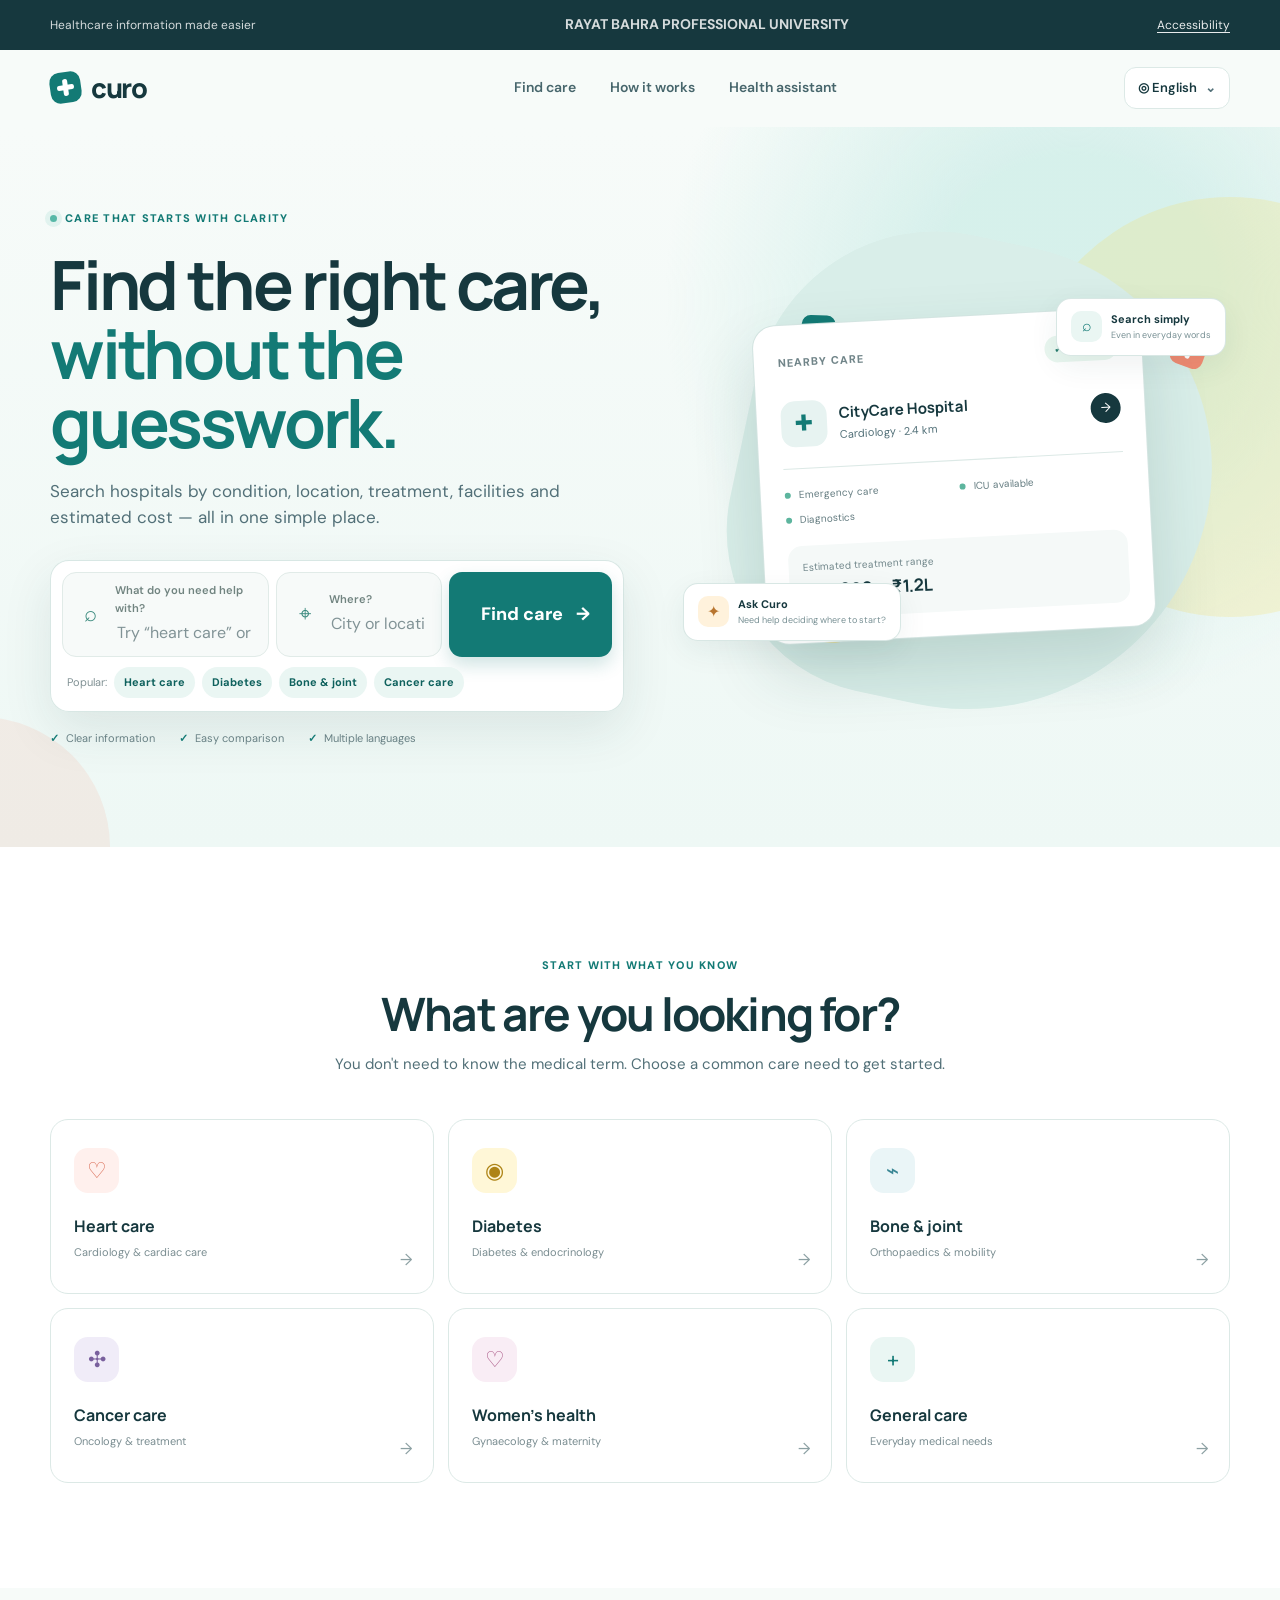
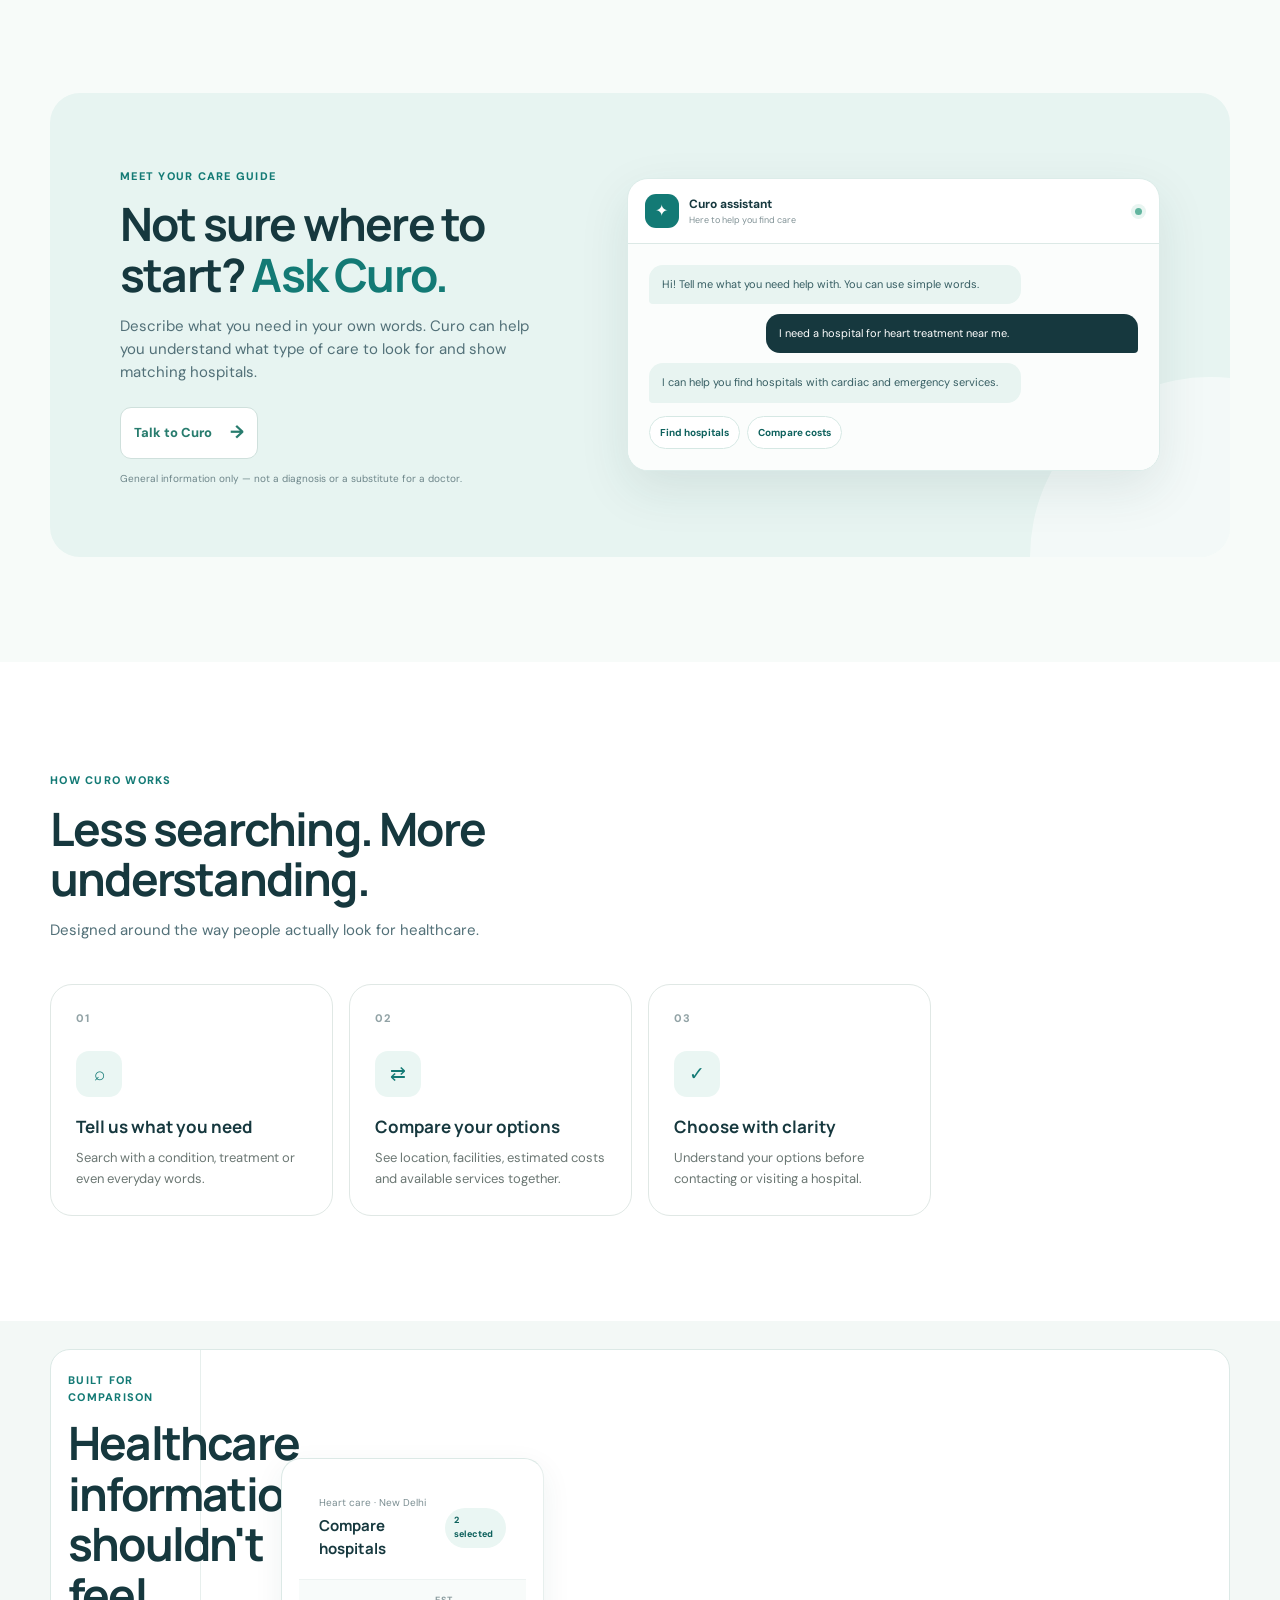
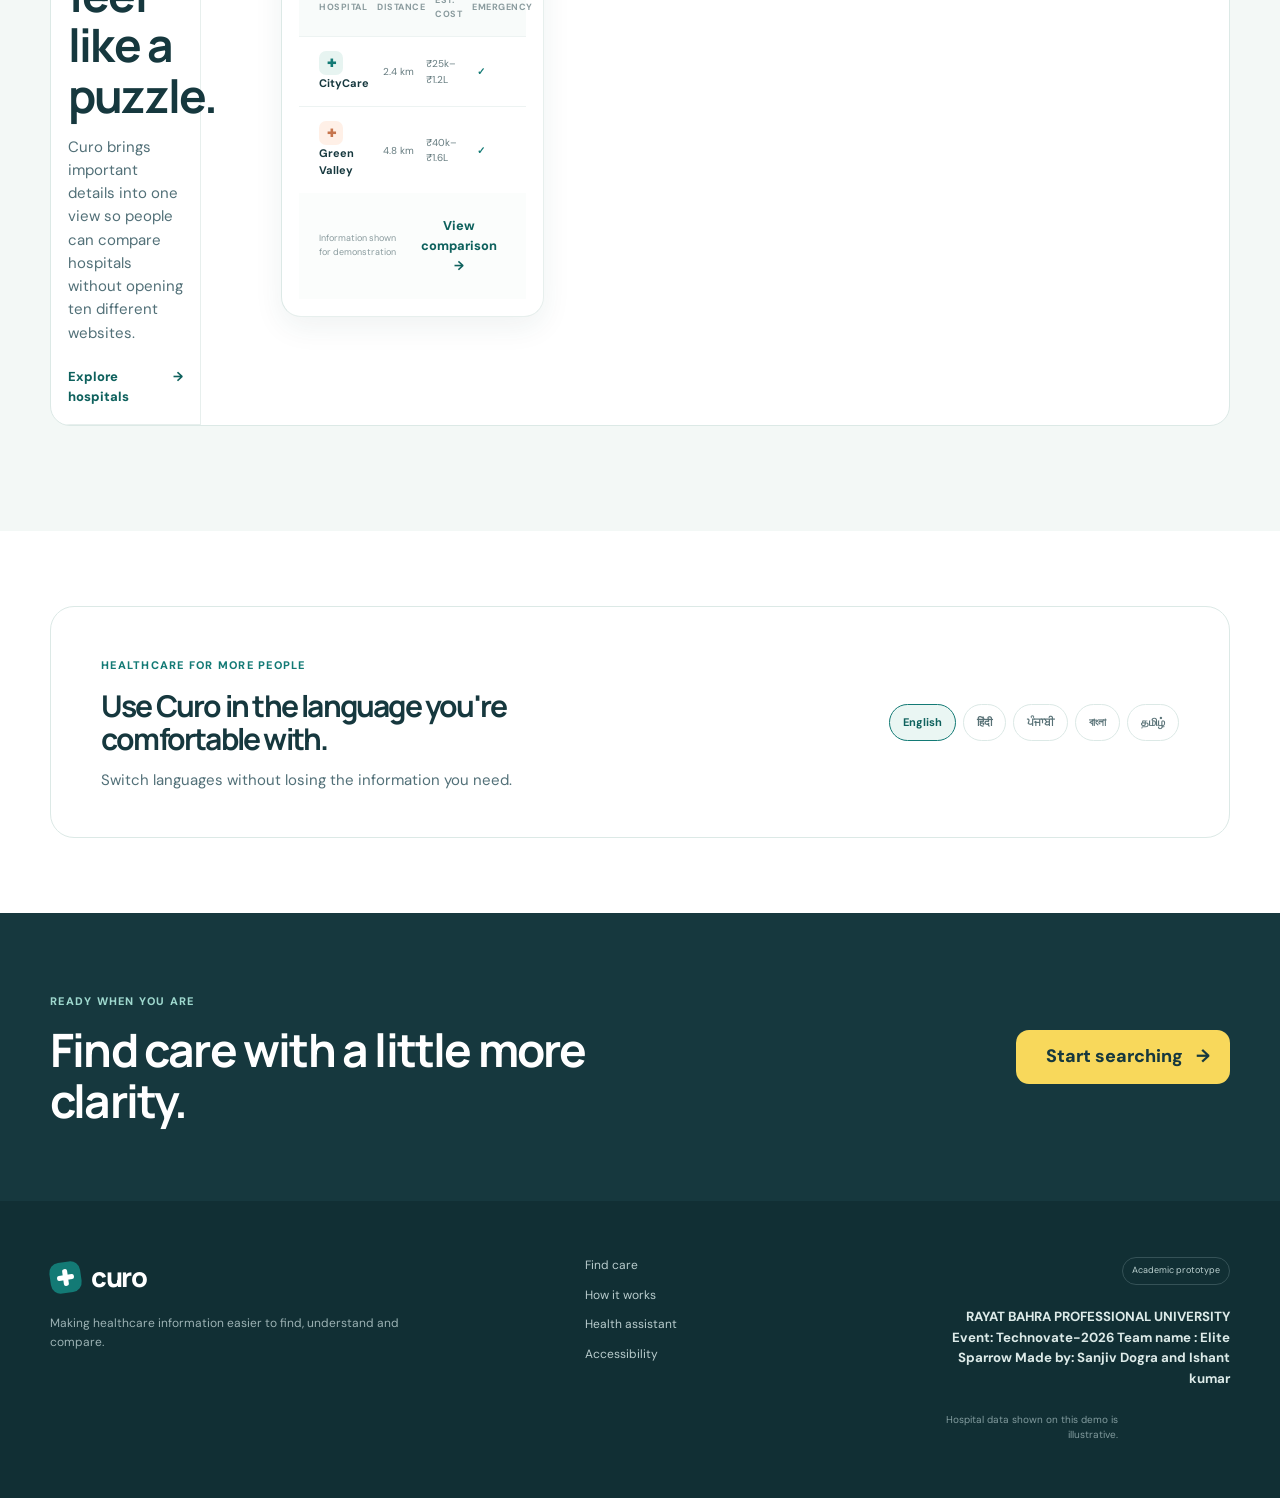
==== index.html @ fdc1c51a "curo project" ====
<!-- CURO HTML FILE - THIS FILE BUILDS THE PAGE STRUCTURE. -->
<!-- TELL THE BROWSER THIS IS AN HTML5 PAGE. -->
<!DOCTYPE html>
<html lang="en">
<!-- PAGE SETTINGS AND FILE LINKS START HERE. -->
<head>
  <meta charset="UTF-8" />
  <meta name="viewport" content="width=device-width, initial-scale=1.0" />
  <meta name="description" content="Curo — find and compare hospitals, treatments, facilities and estimated costs." />
  <title>Curo — Find care with confidence</title>
  <link rel="stylesheet" href="style.css" />
</head>
<!-- VISIBLE PAGE CONTENT STARTS HERE. -->
<body>
<!-- SHOW THE SMALL INFORMATION BAR AT THE TOP. -->
  <div class="top-strip">
    <div class="container top-strip-inner">
      <span data-i18n="topLine">Healthcare information made easier</span>
      <span><h3>RAYAT BAHRA PROFESSIONAL UNIVERSITY</h3></span>
      <button class="accessibility-link" id="accessibilityBtn" type="button">Accessibility</button>
    </div>
  </div>

<!-- PAGE SETTINGS AND FILE LINKS START HERE. -->
  <header class="site-header" id="siteHeader">
    <div class="container nav-wrap">
      <a class="brand" href="#home" aria-label="Curo home">
        <span class="brand-mark" aria-hidden="true">
          <span></span><span></span>
        </span>
        <span class="brand-name">curo</span>
      </a>

      <!-- SHOW THE MAIN NAVIGATION LINKS. -->
      <nav class="desktop-nav" aria-label="Main navigation">
        <a href="#find-care" data-i18n="findCare">Find care</a>
        <a href="#how-it-works" data-i18n="howItWorks">How it works</a>
        <a href="#health-assistant" data-i18n="assistant">Health assistant</a>
      </nav>

      <!-- SHOW THE LANGUAGE AND MENU BUTTONS. -->
      <div class="nav-actions">
        <button class="language-btn" id="languageBtn" type="button" aria-expanded="false">
          <span aria-hidden="true">◎</span> English <span class="chevron">⌄</span>
        </button>
        <button class="menu-btn" id="menuBtn" type="button" aria-label="Open menu" aria-expanded="false">
          <span></span><span></span>
        </button>
      </div>
    </div>

    <!-- SHOW THE MOBILE MENU AND LANGUAGE OPTIONS. -->
    <div class="mobile-menu" id="mobileMenu">
      <a href="#find-care" data-i18n="findCare">Find care</a>
      <a href="#how-it-works" data-i18n="howItWorks">How it works</a>
      <a href="#health-assistant" data-i18n="assistant">Health assistant</a>
      <button type="button" id="mobileLanguage">English · Change language</button>
    </div>

    <!-- SHOW THE LANGUAGE OPTIONS. -->
    <div class="language-menu" id="languageMenu">
      <button type="button" data-lang="English">English</button>
      <button type="button" data-lang="हिंदी">हिंदी</button>
      <button type="button" data-lang="ਪੰਜਾਬੀ">ਪੰਜਾਬੀ</button>
      <button type="button" data-lang="বাংলা">বাংলা</button>
      <button type="button" data-lang="தமிழ்">தமிழ்</button>
    </div>
  </header>

<!-- MAIN PAGE CONTENT STARTS HERE. -->
  <main id="home">
<!-- SHOW THE MAIN CURO INTRODUCTION AND SEARCH AREA. -->
    <section class="hero">
      <div class="hero-orb hero-orb-one"></div>
      <div class="hero-orb hero-orb-two"></div>
      <div class="container hero-grid">
        <div class="hero-copy reveal">
          <div class="eyebrow"><span class="pulse-dot"></span> Care that starts with clarity</div>
          <h1><span data-i18n="heroTitle">Find the right care,</span> <em data-i18n="heroEm">without the guesswork.</em></h1>
          <p class="hero-text" data-i18n="heroText">Search hospitals by condition, location, treatment, facilities and estimated cost — all in one simple place.</p>

<!-- THIS AREA LETS THE USER SEARCH FOR CARE. -->
          <div class="search-card" id="find-care">
            <div class="search-row">
              <label class="search-field">
                <span class="field-icon">⌕</span>
                <span>
                  <small data-i18n="needHelp">What do you need help with?</small>
                  <input id="conditionInput" type="text" placeholder="Try “heart care” or “diabetes”" autocomplete="off" />
                </span>
              </label>
              <label class="search-field location-field">
                <span class="field-icon">⌖</span>
                <span>
                  <small data-i18n="where">Where?</small>
                  <input id="locationInput" type="text" placeholder="City or location" autocomplete="off" />
                </span>
              </label>
              <button class="primary-btn search-btn" id="searchBtn" type="button"><span data-i18n="findCare">Find care</span> <span>→</span></button>
            </div>
            <div class="suggestion-row">
              <span>Popular:</span>
              <button type="button" class="suggestion" data-search="Heart care">Heart care</button>
              <button type="button" class="suggestion" data-search="Diabetes">Diabetes</button>
              <button type="button" class="suggestion" data-search="Bone & joint">Bone & joint</button>
              <button type="button" class="suggestion" data-search="Cancer care">Cancer care</button>
            </div>
            <div class="search-message" id="searchMessage" role="status"></div>
          </div>

          <div class="trust-line">
            <span><b>✓</b> Clear information</span>
            <span><b>✓</b> Easy comparison</span>
            <span><b>✓</b> Multiple languages</span>
          </div>
        </div>

        <div class="hero-visual reveal reveal-delay">
          <div class="hero-card hero-card-main">
            <div class="hero-card-top">
              <span class="mini-label">Nearby care</span>
              <span class="verified-pill">✓ Verified</span>
            </div>
            <div class="hospital-preview">
              <div class="hospital-icon">✚</div>
              <div>
                <strong>CityCare Hospital</strong>
                <span>Cardiology · 2.4 km</span>
              </div>
              <span class="arrow-circle">→</span>
            </div>
            <div class="availability">
              <div><span class="available-dot"></span> Emergency care</div>
              <div><span class="available-dot"></span> ICU available</div>
              <div><span class="available-dot"></span> Diagnostics</div>
            </div>
            <div class="cost-preview">
              <span>Estimated treatment range</span>
              <strong>₹25,000 — ₹1.2L</strong>
            </div>
          </div>

          <!-- SHOW THE FLOATING NOTES ON THE HERO IMAGE. -->
          <div class="floating-note note-top">
            <span class="note-icon">⌕</span>
            <div><strong>Search simply</strong><small>Even in everyday words</small></div>
          </div>

          <div class="floating-note note-bottom">
            <span class="note-icon note-ai">✦</span>
            <div><strong>Ask Curo</strong><small>Need help deciding where to start?</small></div>
          </div>

          <!-- SHOW THE SHAPE ELEMENTS BEHIND THE HERO IMAGE. -->
          <div class="hero-shape" aria-hidden="true">
            <span class="shape-cross cross-one"></span>
            <span class="shape-cross cross-two"></span>
            <span class="shape-circle"></span>
          </div>
        </div>
      </div>
    </section>

    <!-- SHOW THE QUICK CATEGORY BUTTONS. -->
    <section class="quick-section section">
      <div class="container">
        <div class="section-heading centered reveal">
          <span class="eyebrow" data-i18n="startKnow">Start with what you know</span>
          <h2 data-i18n="lookingFor">What are you looking for?</h2>
          <p data-i18n="commonNeed">You don't need to know the medical term. Choose a common care need to get started.</p>
        </div>

        <!-- SHOW THE CATEGORY BUTTONS. -->
        <div class="category-grid">
          <button class="category-card reveal" data-search="Heart care">
            <span class="category-icon heart">♡</span>
            <strong>Heart care</strong>
            <small>Cardiology & cardiac care</small>
            <span class="category-arrow">→</span>
          </button>
          <button class="category-card reveal" data-search="Diabetes">
            <span class="category-icon diabetes">◉</span>
            <strong>Diabetes</strong>
            <small>Diabetes & endocrinology</small>
            <span class="category-arrow">→</span>
          </button>
          <button class="category-card reveal" data-search="Bone & joint">
            <span class="category-icon bone">⌁</span>
            <strong>Bone & joint</strong>
            <small>Orthopaedics & mobility</small>
            <span class="category-arrow">→</span>
          </button>
          <button class="category-card reveal" data-search="Cancer care">
            <span class="category-icon cancer">✣</span>
            <strong>Cancer care</strong>
            <small>Oncology & treatment</small>
            <span class="category-arrow">→</span>
          </button>
          <button class="category-card reveal" data-search="Women's health">
            <span class="category-icon women">♡</span>
            <strong>Women's health</strong>
            <small>Gynaecology & maternity</small>
            <span class="category-arrow">→</span>
          </button>
          <button class="category-card reveal" data-search="General care">
            <span class="category-icon general">+</span>
            <strong>General care</strong>
            <small>Everyday medical needs</small>
            <span class="category-arrow">→</span>
          </button>
        </div>
      </div>
    </section>

    <!-- SHOW THE CURO ASSISTANT CHATBOT. -->
    <section class="assistant-section section" id="health-assistant">
      <div class="container assistant-panel reveal">
        <div class="assistant-copy">
          <span class="eyebrow" data-i18n="meetGuide">Meet your care guide</span>
          <h2><span data-i18n="notSure">Not sure where to start?</span> <em data-i18n="askCuro">Ask Curo.</em></h2>
          <p>
            Describe what you need in your own words. Curo can help you understand what type of care to look for and show matching hospitals.
          </p>
          <button class="secondary-btn" id="openAssistant" type="button">Talk to Curo <span>→</span></button>
          <p class="microcopy">General information only — not a diagnosis or a substitute for a doctor.</p>
        </div>

        <!-- SHOW A DEMO OF THE CURO ASSISTANT CHAT. -->
        <div class="chat-preview" aria-label="Curo assistant preview">
          <div class="chat-header">
            <div class="chat-avatar">✦</div>
            <div><strong>Curo assistant</strong><small>Here to help you find care</small></div>
            <span class="online-dot"></span>
          </div>
          <div class="chat-body">
            <div class="chat-bubble assistant-bubble">Hi! Tell me what you need help with. You can use simple words.</div>
            <div class="chat-bubble user-bubble">I need a hospital for heart treatment near me.</div>
            <div class="chat-bubble assistant-bubble">I can help you find hospitals with cardiac and emergency services.</div>
            <div class="chat-actions">
              <button type="button">Find hospitals</button>
              <button type="button">Compare costs</button>
            </div>
          </div>
        </div>
      </div>
    </section>

    <!-- SHOW THE "HOW IT WORKS" SECTION. -->
    <section class="how-section section" id="how-it-works">
      <div class="container">
        <div class="section-heading reveal">
          <span class="eyebrow">How Curo works</span>
          <h2>Less searching. More understanding.</h2>
          <p>Designed around the way people actually look for healthcare.</p>
        </div>

        <div class="steps">
          <article class="step reveal">
            <div class="step-number">01</div>
            <div class="step-icon">⌕</div>
            <h3>Tell us what you need</h3>
            <p>Search with a condition, treatment or even everyday words.</p>
          </article>
          <article class="step reveal">
            <div class="step-number">02</div>
            <div class="step-icon">⇄</div>
            <h3>Compare your options</h3>
            <p>See location, facilities, estimated costs and available services together.</p>
          </article>
          <article class="step reveal">
            <div class="step-number">03</div>
            <div class="step-icon">✓</div>
            <h3>Choose with clarity</h3>
            <p>Understand your options before contacting or visiting a hospital.</p>
          </article>
        </div>
      </div>
    </section>

    <!-- SHOW A DEMO COMPARISON OF HOSPITALS. -->
    <section class="compare-section section">
      <div class="container compare-grid">
        <div class="compare-copy reveal">
          <span class="eyebrow">Built for comparison</span>
          <h2>Healthcare information shouldn't feel like a puzzle.</h2>
          <p>
            Curo brings important details into one view so people can compare hospitals without opening ten different websites.
          </p>
          <a class="text-link" href="#find-care">Explore hospitals <span>→</span></a>
        </div>

        <div class="comparison-card reveal">
          <div class="comparison-title">
            <div>
              <span>Heart care · New Delhi</span>
              <strong>Compare hospitals</strong>
            </div>
            <span class="compare-count">2 selected</span>
          </div>
          <div class="comparison-row comparison-head">
            <span>Hospital</span><span>Distance</span><span>Est. cost</span><span>Emergency</span>
          </div>
          <div class="comparison-row">
            <strong><span class="mini-hospital">✚</span> CityCare</strong>
            <span>2.4 km</span><span>₹25k–₹1.2L</span><span class="yes">✓</span>
          </div>
          <div class="comparison-row">
            <strong><span class="mini-hospital second">✚</span> Green Valley</strong>
            <span>4.8 km</span><span>₹40k–₹1.6L</span><span class="yes">✓</span>
          </div>
          <div class="comparison-footer">
            <span>Information shown for demonstration</span>
            <button type="button" class="small-btn">View comparison →</button>
          </div>
        </div>
      </div>
    </section>
     
    <!-- LANGUAGE SETTING -->
    <section class="language-section section">
      <div class="container language-panel reveal">
        <div>
          <span class="eyebrow" data-i18n="morePeople">Healthcare for more people</span>
          <h2 data-i18n="languageTitle">Use Curo in the language you're comfortable with.</h2>
          <p data-i18n="languageText">Switch languages without losing the information you need.</p>
        </div>
        <div class="language-pills">
          <button class="active" type="button">English</button>
          <button type="button">हिंदी</button>
          <button type="button">ਪੰਜਾਬੀ</button>
          <button type="button">বাংলা</button>
          <button type="button">தமிழ்</button>
        </div>
      </div>
    </section>

    <!-- SHOW THE CALL TO ACTION SECTION. -->
    <section class="cta-section">
      <div class="container cta-inner reveal">
        <div>
          <span class="eyebrow" data-i18n="ready">Ready when you are</span>
          <h2 data-i18n="ctaTitle">Find care with a little more clarity.</h2>
        </div>
        <button class="primary-btn light-btn" id="ctaSearch" type="button"><span data-i18n="startSearching">Start searching</span> <span>→</span></button>
      </div>
    </section>
  </main>

<!-- SHOW THE WEBSITE FOOTER. -->
  <footer class="site-footer">
    <div class="container footer-grid">
      <div>
        <a class="brand footer-brand" href="#home">
          <span class="brand-mark" aria-hidden="true"><span></span><span></span></span>
          <span class="brand-name">curo</span>
        </a>
        <p>Making healthcare information easier to find, understand and compare.</p>
      </div>
      <div class="footer-links">
        <a href="#find-care" data-i18n="findCare">Find care</a>
        <a href="#how-it-works" data-i18n="howItWorks">How it works</a>
        <a href="#health-assistant" data-i18n="assistant">Health assistant</a>
        <a href="#home">Accessibility</a>
      </div>
      <div class="footer-note">
        <span data-i18n="academic">Academic prototype</span>
        <h5>RAYAT BAHRA PROFESSIONAL UNIVERSITY
          Event: Technovate-2026
          Team name : Elite Sparrow
          Made by: Sanjiv Dogra and Ishant kumar</h5>
        
        <small>Hospital data shown on this demo is illustrative.</small>
      </div>
    </div>
  </footer>

  <!-- SHOW A TOAST MESSAGE AREA. -->
  <div class="toast" id="toast" role="status" aria-live="polite"></div>

  <!-- SHOW THE CURO ASSISTANT CHATBOT MODAL. -->
  <div class="assistant-modal" id="assistantModal" aria-hidden="true">
    <div class="modal-backdrop" id="modalBackdrop"></div>
    <div class="assistant-window" role="dialog" aria-modal="true" aria-labelledby="assistantTitle">
      <div class="assistant-window-head">
        <div>
          <span class="eyebrow">Curo health assistant</span>
          <h2 id="assistantTitle">How can I help?</h2>
        </div>
        <button class="close-btn" id="closeAssistant" type="button" aria-label="Close">×</button>
      </div>
      <div class="assistant-window-body" id="assistantMessages">
        <div class="chat-bubble assistant-bubble">Hi! Tell me what you need help with. You can say it in your own words.</div>
      </div>
      <div class="assistant-quick">
        <button type="button" data-chat="Find hospitals for heart care">Heart care</button>
        <button type="button" data-chat="I need a hospital near me">Near me</button>
        <button type="button" data-chat="How can I compare costs?">Compare costs</button>
      </div>
      <form class="assistant-input" id="assistantForm">
        <input id="assistantInput" type="text" placeholder="Type your question..." autocomplete="off" />
        <button type="submit" aria-label="Send">→</button>
      </form>
    </div>
  </div>

<!-- LOAD THE JAVASCRIPT NEEDED BY THIS PAGE. -->
  <script src="script.js"></script><script src="language.js"></script>
  <!-- LOAD THE JAVASCRIPT FOR THE CHATBOT WIDGET. -->
  <script src="chatbot-widget.js"></script>
</body>
</html>
---- style.css ----
@import url('https://fonts.googleapis.com/css2?family=DM+Sans:wght@400;500;600;700&family=Manrope:wght@500;600;700;800&display=swap');

:root {
  --ink: #16383e;
  --ink-soft: #527078;
  --teal: #137a75;
  --teal-dark: #0e615d;
  --mint: #eaf6f3;
  --mint-strong: #d5eee9;
  --cream: #f7fbf9;
  --white: #ffffff;
  --line: #dce9e6;
  --yellow: #f8d85b;
  --coral: #f28b72;
  --shadow: 0 18px 50px rgba(26, 69, 70, .10);
  --shadow-soft: 0 10px 30px rgba(26, 69, 70, .07);
  --radius: 22px;
  --container: 1180px;
}

* { box-sizing: border-box; }
html { scroll-behavior: smooth; }
body {
  margin: 0;
  color: var(--ink);
  background: var(--cream);
  font-family: "DM Sans", Arial, sans-serif;
  line-height: 1.55;
  overflow-x: hidden;
}
button, input { font: inherit; }
button, a { -webkit-tap-highlight-color: transparent; }
button { cursor: pointer; }
a { color: inherit; text-decoration: none; }
.container { width: min(calc(100% - 40px), var(--container)); margin: 0 auto; }

.top-strip {
  background: var(--ink);
  color: rgba(255,255,255,.82);
  font-size: 12px;
}
.top-strip-inner {
  min-height: 34px;
  display: flex;
  align-items: center;
  justify-content: space-between;
}
.accessibility-link {
  background: none;
  border: 0;
  color: #fff;
  text-decoration: underline;
  text-underline-offset: 3px;
  padding: 6px 0;
  opacity: .9;
}

.site-header {
  position: sticky;
  top: 0;
  z-index: 50;
  background: rgba(247,251,249,.92);
  backdrop-filter: blur(18px);
  border-bottom: 1px solid transparent;
  transition: .25s ease;
}
.site-header.scrolled { border-color: var(--line); box-shadow: 0 5px 20px rgba(18, 57, 61, .04); }
.nav-wrap { height: 76px; display: flex; align-items: center; justify-content: space-between; position: relative; }
.brand { display: inline-flex; align-items: center; gap: 10px; }
.brand-name {
  font-family: "Manrope", sans-serif;
  font-size: 27px;
  font-weight: 800;
  letter-spacing: -1.5px;
}
.brand-mark {
  width: 31px;
  height: 31px;
  border-radius: 10px;
  background: var(--teal);
  position: relative;
  display: inline-block;
  transform: rotate(-8deg);
}
.brand-mark span:first-child, .brand-mark span:last-child {
  position: absolute;
  background: #fff;
  border-radius: 2px;
  left: 7px; right: 7px;
  top: 13px; height: 5px;
}
.brand-mark span:last-child { top: 7px; bottom: 7px; left: 13px; width: 5px; height: auto; right: auto; }

.desktop-nav { display: flex; gap: 34px; margin-left: 80px; }
.desktop-nav a { font-size: 14px; color: #47666c; font-weight: 600; transition: color .2s; }
.desktop-nav a:hover { color: var(--teal); }

.nav-actions { display: flex; align-items: center; gap: 10px; }
.language-btn {
  border: 1px solid var(--line);
  background: var(--white);
  color: var(--ink);
  padding: 10px 13px;
  border-radius: 12px;
  font-size: 13px;
  font-weight: 600;
}
.language-btn .chevron { margin-left: 5px; color: var(--ink-soft); }
.menu-btn { display: none; border: 0; background: transparent; width: 44px; height: 44px; }
.menu-btn span { display: block; width: 21px; height: 2px; background: var(--ink); margin: 5px auto; border-radius: 3px; }
.mobile-menu, .language-menu { display: none; }

.hero {
  position: relative;
  min-height: 690px;
  padding: 78px 0 100px;
  overflow: hidden;
  background:
    radial-gradient(circle at 84% 24%, rgba(211, 239, 234, .9) 0 12%, transparent 34%),
    linear-gradient(180deg, #f7fbf9 0%, #eef8f5 100%);
}
.hero-orb { position: absolute; border-radius: 50%; pointer-events: none; }
.hero-orb-one { width: 420px; height: 420px; right: -160px; top: 70px; background: rgba(247,216,91,.22); }
.hero-orb-two { width: 260px; height: 260px; left: -150px; bottom: -130px; background: rgba(242,139,114,.12); }
.hero-grid { display: grid; grid-template-columns: 1.02fr .98fr; gap: 55px; align-items: center; position: relative; z-index: 1; }
.eyebrow {
  display: inline-flex;
  align-items: center;
  gap: 8px;
  text-transform: uppercase;
  letter-spacing: 1.25px;
  font-size: 11px;
  font-weight: 800;
  color: var(--teal);
}
.pulse-dot { width: 7px; height: 7px; border-radius: 50%; background: #57b8a7; box-shadow: 0 0 0 5px rgba(87,184,167,.13); }
.hero h1 {
  font-family: "Manrope", sans-serif;
  font-size: clamp(44px, 5.4vw, 68px);
  line-height: 1.02;
  letter-spacing: -3.2px;
  margin: 20px 0 20px;
  max-width: 680px;
}
.hero h1 em, h2 em { color: var(--teal); font-style: normal; }
.hero-text { max-width: 590px; font-size: 17px; color: var(--ink-soft); margin: 0 0 30px; }

.search-card {
  background: rgba(255,255,255,.94);
  border: 1px solid rgba(212,229,225,.9);
  box-shadow: var(--shadow);
  border-radius: 19px;
  padding: 11px;
  max-width: 740px;
}
.search-row { display: grid; grid-template-columns: 1.25fr 1fr auto; gap: 7px; }
.search-field {
  display: flex; gap: 10px; align-items: center;
  min-height: 68px; padding: 8px 13px;
  border: 1px solid #e5efed; border-radius: 13px;
  background: #fbfdfc;
}
.field-icon { width: 25px; font-size: 24px; color: var(--teal); text-align: center; }
.search-field span:last-child { display: block; min-width: 0; flex: 1; }
.search-field small { display: block; color: #71878b; font-size: 11px; margin-bottom: 2px; font-weight: 600; }
.search-field input { width: 100%; border: 0; outline: 0; background: transparent; color: var(--ink); font-size: 14px; }
.search-field input::placeholder { color: #819396; }
.primary-btn {
  border: 0; background: var(--teal); color: #fff; border-radius: 13px;
  padding: 0 22px; min-height: 68px; font-weight: 800; font-size: 14px;
  transition: transform .2s, background .2s, box-shadow .2s;
  box-shadow: 0 8px 18px rgba(19,122,117,.20);
}
.primary-btn:hover { transform: translateY(-2px); background: var(--teal-dark); box-shadow: 0 12px 24px rgba(19,122,117,.25); }
.primary-btn span, .secondary-btn span { margin-left: 10px; font-size: 18px; }
.suggestion-row { display: flex; align-items: center; gap: 7px; flex-wrap: wrap; padding: 10px 5px 2px; color: #809194; font-size: 11px; }
.suggestion { border: 0; background: var(--mint); color: var(--teal-dark); border-radius: 30px; padding: 7px 10px; font-size: 11px; font-weight: 700; }
.suggestion:hover { background: var(--mint-strong); }
.search-message { min-height: 0; padding: 0 6px; color: var(--teal-dark); font-size: 12px; font-weight: 600; transition: .2s; }
.search-message:not(:empty) { padding-top: 9px; }

.trust-line { display: flex; gap: 24px; margin-top: 18px; color: #688084; font-size: 11px; flex-wrap: wrap; }
.trust-line b { color: var(--teal); margin-right: 4px; }

.hero-visual { min-height: 500px; position: relative; display: flex; align-items: center; justify-content: center; }
.hero-shape { width: 470px; height: 470px; border-radius: 45% 55% 60% 40%; background: #d9eee9; transform: rotate(12deg); position: absolute; z-index: 0; right: 20px; }
.shape-circle { position: absolute; width: 120px; height: 120px; background: var(--yellow); border-radius: 50%; left: 55px; bottom: 40px; }
.shape-cross { position: absolute; width: 34px; height: 34px; border-radius: 9px; background: var(--coral); }
.shape-cross::after, .shape-cross::before { content: ""; position: absolute; background: #fff; border-radius: 2px; }
.shape-cross::after { width: 18px; height: 5px; top: 15px; left: 8px; }
.shape-cross::before { width: 5px; height: 18px; top: 8px; left: 15px; }
.cross-one { right: 35px; top: 50px; transform: rotate(8deg); }
.cross-two { left: 35px; top: 110px; transform: rotate(-10deg); background: var(--teal); }

.hero-card {
  width: min(390px, 80%);
  background: #fff;
  border: 1px solid rgba(207,226,222,.9);
  border-radius: 23px;
  box-shadow: 0 30px 65px rgba(28,72,70,.16);
  position: relative;
  z-index: 2;
  overflow: hidden;
  transform: rotate(-3deg);
}
.hero-card-main { padding: 24px; }
.hero-card-top { display: flex; justify-content: space-between; align-items: center; }
.mini-label { font-size: 11px; font-weight: 800; color: #718589; text-transform: uppercase; letter-spacing: 1px; }
.verified-pill { font-size: 10px; color: var(--teal); background: var(--mint); padding: 6px 9px; border-radius: 30px; font-weight: 800; }
.hospital-preview { display: flex; align-items: center; gap: 12px; padding: 25px 0 21px; border-bottom: 1px solid var(--line); }
.hospital-icon { width: 46px; height: 46px; display: grid; place-items: center; border-radius: 14px; background: #e7f3f1; color: var(--teal); font-size: 22px; }
.hospital-preview strong { display: block; font-family: "Manrope"; font-size: 15px; }
.hospital-preview span:not(.arrow-circle) { display: block; font-size: 11px; color: var(--ink-soft); margin-top: 2px; }
.arrow-circle { margin-left: auto; width: 30px; height: 30px; border-radius: 50%; display: grid; place-items: center; background: var(--ink); color: #fff; font-size: 13px; }
.availability { display: grid; grid-template-columns: 1fr 1fr; gap: 10px; padding: 18px 0; }
.availability div { font-size: 10px; color: #647c80; }
.available-dot { display: inline-block; width: 6px; height: 6px; background: #5db59e; border-radius: 50%; margin-right: 5px; }
.cost-preview { border-radius: 14px; background: #f5f9f8; padding: 14px; }
.cost-preview span { display: block; font-size: 10px; color: #71878b; }
.cost-preview strong { display: block; margin-top: 3px; font-size: 17px; font-family: "Manrope"; }

.floating-note {
  position: absolute; z-index: 3; display: flex; gap: 9px; align-items: center;
  background: #fff; padding: 12px 14px; border-radius: 15px; box-shadow: var(--shadow-soft);
  border: 1px solid rgba(212,229,225,.9); animation: float 5s ease-in-out infinite;
}
.floating-note strong { display: block; font-size: 11px; }
.floating-note small { display: block; font-size: 9px; color: #789094; margin-top: 1px; }
.note-icon { width: 31px; height: 31px; border-radius: 10px; display: grid; place-items: center; color: var(--teal); background: var(--mint); font-size: 16px; }
.note-ai { background: #fff2dc; color: #b8752f; }
.note-top { right: 4px; top: 72px; }
.note-bottom { left: 4px; bottom: 85px; animation-delay: -2s; }
@keyframes float { 0%,100% { transform: translateY(0); } 50% { transform: translateY(-9px); } }

.section { padding: 105px 0; }
.section-heading { max-width: 670px; margin-bottom: 42px; }
.section-heading.centered { text-align: center; margin-left: auto; margin-right: auto; }
.section-heading h2, .assistant-copy h2, .compare-copy h2, .language-panel h2, .cta-inner h2 {
  font-family: "Manrope", sans-serif; letter-spacing: -1.8px; line-height: 1.1; font-size: clamp(31px, 4vw, 46px); margin: 12px 0 14px;
}
.section-heading p, .assistant-copy p, .compare-copy p, .language-panel p { color: var(--ink-soft); font-size: 15px; margin: 0; }

.quick-section { background: #fff; }
.category-grid { display: grid; grid-template-columns: repeat(3, 1fr); gap: 14px; }
.category-card {
  position: relative; text-align: left; border: 1px solid var(--line); background: #fff;
  min-height: 175px; border-radius: 18px; padding: 23px; color: var(--ink);
  transition: transform .25s, box-shadow .25s, border-color .25s;
}
.category-card:hover { transform: translateY(-5px); box-shadow: var(--shadow-soft); border-color: #c8dfdb; }
.category-icon { display: grid; place-items: center; width: 45px; height: 45px; border-radius: 14px; font-size: 22px; margin-bottom: 21px; }
.category-icon.heart { background: #fff0ed; color: #d96d56; }
.category-icon.diabetes { background: #fff7d7; color: #ae8416; }
.category-icon.bone { background: #eaf5f7; color: #398694; }
.category-icon.cancer { background: #f0ecf8; color: #79609d; }
.category-icon.women { background: #f9edf5; color: #ad5d8a; }
.category-icon.general { background: var(--mint); color: var(--teal); }
.category-card strong { display: block; font-family: "Manrope"; font-size: 16px; }
.category-card small { color: #7a8d91; font-size: 11px; }
.category-arrow { position: absolute; right: 21px; bottom: 20px; color: #8ca0a3; }

.assistant-section { background: var(--cream); }
.assistant-panel {
  background: #e7f4f1; border-radius: 30px; padding: 70px; display: grid;
  grid-template-columns: .9fr 1.1fr; gap: 70px; align-items: center; overflow: hidden;
  position: relative;
}
.assistant-panel::after {
  content: ""; position: absolute; width: 360px; height: 360px; border-radius: 50%;
  background: rgba(255,255,255,.5); right: -160px; bottom: -180px;
}
.assistant-copy { position: relative; z-index: 1; }
.secondary-btn {
  border: 1px solid var(--teal); color: var(--teal-dark); background: transparent;
  border-radius: 12px; padding: 13px 18px; font-weight: 800; font-size: 13px; margin-top: 23px;
}
.secondary-btn:hover { background: #fff; }
.microcopy { font-size: 10px !important; margin-top: 12px !important; color: #6e868a !important; }

.chat-preview {
  background: #fff; border-radius: 21px; box-shadow: var(--shadow); overflow: hidden;
  border: 1px solid #dcece9; position: relative; z-index: 2;
}
.chat-header { padding: 15px 17px; display: flex; align-items: center; gap: 10px; border-bottom: 1px solid var(--line); }
.chat-avatar { width: 34px; height: 34px; border-radius: 11px; background: var(--teal); color: #fff; display: grid; place-items: center; }
.chat-header strong { display: block; font-size: 12px; }
.chat-header small { display: block; color: #819296; font-size: 9px; }
.online-dot { margin-left: auto; width: 7px; height: 7px; background: #62b59f; border-radius: 50%; box-shadow: 0 0 0 4px #e8f5f1; }
.chat-body { padding: 21px; background: #fbfdfc; }
.chat-bubble { max-width: 76%; border-radius: 14px; padding: 11px 13px; font-size: 11px; margin-bottom: 10px; }
.assistant-bubble { background: #e8f4f1; color: #375e63; border-bottom-left-radius: 4px; }
.user-bubble { background: var(--ink); color: #fff; margin-left: auto; border-bottom-right-radius: 4px; }
.chat-actions { display: flex; gap: 7px; padding-top: 3px; }
.chat-actions button, .assistant-quick button { border: 1px solid #d6e8e4; background: #fff; color: var(--teal-dark); border-radius: 20px; padding: 8px 10px; font-size: 10px; font-weight: 700; }

.how-section { background: #fff; }
.steps { display: grid; grid-template-columns: repeat(3, 1fr); gap: 25px; }
.step { border-top: 1px solid var(--line); padding-top: 20px; position: relative; }
.step-number { font-size: 11px; color: #92a3a6; font-weight: 800; letter-spacing: 1px; }
.step-icon { width: 46px; height: 46px; border-radius: 13px; background: var(--mint); color: var(--teal); display: grid; place-items: center; font-size: 19px; margin: 24px 0 17px; }
.step h3 { font-family: "Manrope"; font-size: 17px; margin: 0 0 8px; }
.step p { color: var(--ink-soft); font-size: 13px; max-width: 280px; margin: 0; }

.compare-section { background: #f3f8f6; }
.compare-grid { display: grid; grid-template-columns: .85fr 1.15fr; gap: 80px; align-items: center; }
.text-link { display: inline-flex; gap: 8px; color: var(--teal-dark); font-size: 13px; font-weight: 800; margin-top: 22px; }
.text-link:hover span { transform: translateX(4px); }
.text-link span { transition: transform .2s; }
.comparison-card { background: #fff; border: 1px solid var(--line); border-radius: 20px; box-shadow: var(--shadow-soft); overflow: hidden; }
.comparison-title { padding: 19px 20px; display: flex; justify-content: space-between; align-items: center; }
.comparison-title span:first-child { display: block; color: #7a8d91; font-size: 10px; }
.comparison-title strong { display: block; margin-top: 3px; font-family: "Manrope"; font-size: 15px; }
.compare-count { background: var(--mint); color: var(--teal-dark); border-radius: 20px; padding: 6px 9px; font-size: 9px; font-weight: 800; }
.comparison-row { display: grid; grid-template-columns: 1.3fr .8fr 1fr .7fr; align-items: center; gap: 10px; padding: 14px 20px; border-top: 1px solid #edf3f2; font-size: 10px; color: #657b7f; }
.comparison-head { background: #f8fbfa; color: #8a9b9e; font-size: 9px; font-weight: 700; text-transform: uppercase; letter-spacing: .5px; }
.comparison-row strong { color: var(--ink); font-size: 11px; }
.mini-hospital { display: inline-grid; place-items: center; width: 24px; height: 24px; border-radius: 7px; background: #e7f4f1; color: var(--teal); margin-right: 6px; }
.mini-hospital.second { background: #fff0e7; color: #c6754d; }
.yes { color: var(--teal); font-weight: 800; }
.comparison-footer { display: flex; justify-content: space-between; align-items: center; gap: 10px; padding: 14px 20px; background: #fbfdfc; color: #8a9b9e; font-size: 9px; }
.small-btn { border: 0; background: transparent; color: var(--teal-dark); font-size: 10px; font-weight: 800; }

.language-section { background: #fff; padding-top: 75px; padding-bottom: 75px; }
.language-panel { display: flex; align-items: center; justify-content: space-between; gap: 50px; padding: 45px 50px; border: 1px solid var(--line); border-radius: 24px; }
.language-panel h2 { font-size: 30px; max-width: 560px; }
.language-pills { display: flex; gap: 7px; flex-wrap: wrap; max-width: 360px; justify-content: flex-end; }
.language-pills button { border: 1px solid var(--line); background: #fff; border-radius: 30px; padding: 9px 13px; color: #587176; font-size: 11px; font-weight: 700; }
.language-pills button:hover, .language-pills button.active { border-color: var(--teal); background: var(--mint); color: var(--teal-dark); }

.cta-section { background: var(--ink); color: #fff; padding: 75px 0; }
.cta-inner { display: flex; align-items: center; justify-content: space-between; gap: 30px; }
.cta-inner .eyebrow { color: #9ed8ce; }
.cta-inner h2 { max-width: 610px; margin-bottom: 0; }
.light-btn { background: var(--yellow); color: var(--ink); box-shadow: none; min-height: 54px; padding: 0 20px; }
.light-btn:hover { background: #ffe77b; color: var(--ink); }

.site-footer { background: #112f34; color: #dceae8; padding: 55px 0; }
.footer-grid { display: grid; grid-template-columns: 1.3fr .8fr .8fr; gap: 60px; }
.footer-brand { color: #fff; }
.footer-grid p { color: #9cb2b4; max-width: 350px; font-size: 12px; margin: 14px 0 0; }
.footer-links { display: grid; gap: 11px; align-content: start; font-size: 12px; color: #b9cccd; }
.footer-links a:hover { color: #fff; }
.footer-note { justify-self: end; text-align: right; }
.footer-note span { display: inline-block; border: 1px solid #355257; border-radius: 20px; padding: 6px 9px; color: #bcd1d0; font-size: 9px; }
.footer-note small { display: block; color: #829b9e; font-size: 10px; margin-top: 10px; max-width: 180px; }

.toast {
  position: fixed; z-index: 100; left: 50%; bottom: 25px; transform: translate(-50%, 30px);
  background: var(--ink); color: #fff; padding: 11px 15px; border-radius: 12px; font-size: 12px;
  opacity: 0; pointer-events: none; transition: .25s ease; box-shadow: var(--shadow);
}
.toast.show { opacity: 1; transform: translate(-50%, 0); }

.assistant-modal { position: fixed; inset: 0; z-index: 200; display: none; }
.assistant-modal.open { display: block; }
.modal-backdrop { position: absolute; inset: 0; background: rgba(9,35,38,.45); backdrop-filter: blur(5px); }
.assistant-window {
  position: absolute; right: 28px; bottom: 28px; width: min(430px, calc(100% - 30px));
  height: min(650px, calc(100% - 56px)); background: #fff; border-radius: 24px; box-shadow: 0 30px 80px rgba(0,0,0,.25);
  display: grid; grid-template-rows: auto 1fr auto auto; overflow: hidden;
}
.assistant-window-head { display: flex; justify-content: space-between; padding: 22px 23px; border-bottom: 1px solid var(--line); }
.assistant-window-head h2 { font-family: "Manrope"; margin: 4px 0 0; font-size: 21px; }
.close-btn { border: 0; background: #f2f7f6; width: 34px; height: 34px; border-radius: 50%; font-size: 21px; color: #5d777b; }
.assistant-window-body { background: #fbfdfc; padding: 20px; overflow-y: auto; }
.assistant-window-body .chat-bubble { font-size: 12px; }
.assistant-quick { padding: 10px 15px; display: flex; gap: 6px; overflow-x: auto; border-top: 1px solid #edf3f2; }
.assistant-quick button { white-space: nowrap; }
.assistant-input { padding: 12px 14px; display: flex; gap: 8px; border-top: 1px solid var(--line); }
.assistant-input input { flex: 1; border: 1px solid var(--line); outline: 0; border-radius: 12px; padding: 12px; font-size: 12px; }
.assistant-input input:focus { border-color: var(--teal); }
.assistant-input button { border: 0; background: var(--teal); color: #fff; border-radius: 12px; width: 48px; font-size: 18px; }

.reveal { opacity: 0; transform: translateY(22px); transition: opacity .7s ease, transform .7s ease; }
.reveal.is-visible { opacity: 1; transform: translateY(0); }
.reveal-delay { transition-delay: .12s; }

body.large-text { font-size: 110%; }
body.large-text .hero-text, body.large-text .section-heading p, body.large-text .assistant-copy p, body.large-text .compare-copy p { font-size: 17px; }
body.high-contrast { --ink: #071b1e; --ink-soft: #263f43; --cream: #fff; --line: #a9c0bc; }
body.high-contrast .hero, body.high-contrast .compare-section { background: #fff; }
body.high-contrast .search-card, body.high-contrast .category-card { border-color: #6e8985; }

@media (max-width: 980px) {
  .desktop-nav { margin-left: 20px; gap: 18px; }
  .hero-grid { grid-template-columns: 1fr; }
  .hero { padding-top: 60px; }
  .hero-copy { max-width: 760px; margin: auto; }
  .hero-visual { min-height: 450px; }
  .assistant-panel { padding: 50px; grid-template-columns: 1fr; gap: 40px; }
  .compare-grid { grid-template-columns: 1fr; gap: 45px; }
  .language-panel { align-items: flex-start; flex-direction: column; }
  .language-pills { justify-content: flex-start; max-width: none; }
  .footer-grid { grid-template-columns: 1fr 1fr; }
  .footer-note { justify-self: start; text-align: left; }
}

@media (max-width: 700px) {
  .container { width: min(calc(100% - 28px), var(--container)); }
  .top-strip-inner { font-size: 10px; }
  .nav-wrap { height: 68px; }
  .desktop-nav, .language-btn { display: none; }
  .menu-btn { display: block; }
  .mobile-menu {
    position: absolute; top: 68px; left: 0; right: 0; background: #fff; border-bottom: 1px solid var(--line);
    padding: 12px 20px 18px; box-shadow: 0 15px 25px rgba(20,60,60,.08);
  }
  .mobile-menu.open { display: grid; gap: 4px; }
  .mobile-menu a, .mobile-menu button { padding: 12px 4px; border: 0; border-bottom: 1px solid #edf3f2; background: transparent; text-align: left; color: var(--ink); font-weight: 600; }
  .language-menu { position: absolute; right: 14px; top: 62px; background: #fff; border: 1px solid var(--line); box-shadow: var(--shadow-soft); border-radius: 13px; padding: 6px; z-index: 80; }
  .language-menu.open { display: grid; }
  .language-menu button { border: 0; background: #fff; padding: 9px 13px; border-radius: 8px; text-align: left; font-size: 12px; }
  .language-menu button:hover { background: var(--mint); }
  .hero { min-height: auto; padding: 48px 0 70px; }
  .hero h1 { font-size: 43px; letter-spacing: -2.4px; }
  .hero-text { font-size: 15px; }
  .search-row { grid-template-columns: 1fr; }
  .primary-btn.search-btn { min-height: 55px; }
  .search-field { min-height: 62px; }
  .trust-line { gap: 11px; }
  .hero-visual { min-height: 390px; }
  .hero-shape { width: 330px; height: 330px; right: 4px; }
  .hero-card { width: 310px; }
  .note-top { right: -2px; top: 20px; }
  .note-bottom { left: 0; bottom: 35px; }
  .floating-note { transform: scale(.88); transform-origin: center; }
  .section { padding: 75px 0; }
  .category-grid, .steps { grid-template-columns: 1fr; }
  .category-card { min-height: 145px; }
  .assistant-panel { padding: 35px 22px; border-radius: 22px; }
  .comparison-card { overflow-x: auto; }
  .comparison-row { min-width: 610px; }
  .comparison-title, .comparison-footer { min-width: 610px; }
  .language-panel { padding: 32px 23px; }
  .cta-inner { flex-direction: column; align-items: flex-start; }
  .footer-grid { grid-template-columns: 1fr; gap: 28px; }
  .footer-note { justify-self: start; }
  .assistant-window { right: 12px; bottom: 12px; width: calc(100% - 24px); height: calc(100% - 24px); }
}
/* ===== Curo search / detail / comparison pages ===== */
.app-page{background:#f8faf8;color:#18302f}.app-page .site-header{position:sticky;top:0;z-index:40}.results-hero,.detail-hero{background:#eef7f4;border-bottom:1px solid #dceae6;padding:42px 0 34px}.breadcrumb{display:flex;gap:9px;align-items:center;font-size:.84rem;color:#708582;margin-bottom:25px}.breadcrumb a{color:#52736e;text-decoration:none}.results-head{display:flex;justify-content:space-between;align-items:end;gap:30px}.results-head h1,.detail-head h1,.compare-hero h1{font-size:clamp(2rem,4vw,3.35rem);letter-spacing:-.045em;margin:.35rem 0 .7rem}.results-head h1 em,.detail-head h1 em{font-style:normal;color:#287c6e}.results-head p,.compare-hero p{max-width:700px;color:#647875;margin:0}.results-search{margin-top:28px;background:#fff;border:1px solid #d8e6e2;border-radius:20px;padding:10px;display:grid;grid-template-columns:1.2fr 1fr auto;gap:8px;box-shadow:0 12px 30px rgba(24,48,47,.06)}.results-search .search-field{min-height:64px}.search-field{display:flex;gap:12px;align-items:center;background:#f7faf9;border:1px solid #e1ebe8;border-radius:14px;padding:9px 15px}.search-field .field-icon{font-size:1.4rem;color:#39897d}.search-field small{display:block;color:#718480;font-size:.7rem;margin-bottom:3px}.search-field input{border:0;outline:0;background:transparent;width:100%;font:inherit;color:#18302f}.results-search .primary-btn{margin:0;min-width:120px}.results-section{padding-top:35px}.results-layout{display:grid;grid-template-columns:240px minmax(0,1fr);gap:28px}.filter-panel{background:#fff;border:1px solid #dce9e6;border-radius:18px;padding:20px;height:max-content;position:sticky;top:90px}.filter-head{display:flex;justify-content:space-between;margin-bottom:22px;font-size:1.05rem}.filter-head button{display:none;border:0;background:none;font-size:1.5rem}.filter-group{padding:18px 0;border-top:1px solid #edf2f0;display:grid;gap:11px}.filter-label{font-size:.78rem;text-transform:uppercase;letter-spacing:.08em;color:#6c817e;font-weight:700}.filter-group label{font-size:.9rem;color:#405652}.filter-group input{accent-color:#348a7c;margin-right:7px}.text-btn{border:0;background:none;color:#287c6e;font-weight:700;cursor:pointer;padding:8px 0}.results-toolbar{display:flex;justify-content:space-between;align-items:center;margin-bottom:13px;color:#70817e}.results-toolbar select{border:1px solid #dce8e5;border-radius:10px;background:#fff;padding:10px 13px;color:#304d49}.hospital-list{display:grid;gap:14px}.hospital-card{background:#fff;border:1px solid #dce9e6;border-radius:18px;padding:21px;display:grid;grid-template-columns:minmax(0,1fr) 235px;gap:20px;box-shadow:0 5px 18px rgba(24,48,47,.035);transition:.2s ease}.hospital-card:hover{transform:translateY(-2px);box-shadow:0 12px 30px rgba(24,48,47,.07)}.hospital-card-main{display:flex;gap:15px}.hospital-symbol,.detail-icon{width:52px;height:52px;flex:none;border-radius:15px;background:#e6f4ef;color:#287c6e;display:grid;place-items:center;font-size:1.4rem}.hospital-title-row,.title-row{display:flex;align-items:center;gap:9px;flex-wrap:wrap}.hospital-title-row h2{font-size:1.12rem;margin:0;letter-spacing:-.02em}.muted,.rating-line{color:#70817e;font-size:.86rem}.rating-line{display:flex;gap:9px;align-items:center;flex-wrap:wrap;margin-top:9px}.rating{color:#b57b1f;font-weight:800}.verified-pill{display:inline-flex;align-items:center;gap:4px;border-radius:999px;background:#e9f6ef;color:#287c6e;padding:5px 9px;font-size:.68rem;font-weight:800;white-space:nowrap}.tag-row{display:flex;gap:7px;flex-wrap:wrap;margin-top:13px}.tag-row span{font-size:.72rem;background:#f1f6f4;border:1px solid #e1ece9;padding:5px 9px;border-radius:999px;color:#4e6763}.hospital-card-side{border-left:1px solid #e8efed;padding-left:20px;display:flex;flex-direction:column;justify-content:space-between;gap:15px}.hospital-card-side small,.glance-row span,.cost-large small{display:block;color:#71827f;font-size:.72rem}.hospital-card-side strong{display:block;margin-top:5px;font-size:1rem}.card-actions{display:grid;gap:8px}.secondary-btn,.compare-btn{border:1px solid #cfe0dc;border-radius:11px;background:#fff;color:#287c6e;padding:11px 13px;font-weight:800;cursor:pointer;text-decoration:none;text-align:center}.secondary-btn{display:inline-flex;justify-content:center;align-items:center;gap:8px}.small-btn{font-size:.8rem;padding:9px}.compare-btn.active{background:#e7f5ef;border-color:#a9d7cb}.filter-mobile-btn{display:none;border:1px solid #cfe0dc;background:#fff;border-radius:10px;padding:10px 13px;color:#287c6e;font-weight:800}.detail-head{display:grid;grid-template-columns:auto 1fr auto;gap:18px;align-items:center}.detail-title p{margin:7px 0 0;color:#617773}.detail-section{padding-top:30px}.detail-layout{display:grid;grid-template-columns:minmax(0,1fr) 290px;gap:30px}.detail-tabs{position:sticky;top:74px;z-index:10;display:flex;gap:5px;background:#f8faf8;padding:8px 0;margin-bottom:15px;border-bottom:1px solid #e0ebe8}.detail-tabs a{padding:10px 13px;border-radius:9px;text-decoration:none;color:#657a76;font-size:.9rem}.detail-tabs a.active,.detail-tabs a:hover{background:#e8f4f0;color:#287c6e}.detail-block{background:#fff;border:1px solid #dce9e6;border-radius:20px;padding:28px;margin-bottom:16px}.detail-block h2{font-size:1.7rem;letter-spacing:-.035em;margin:7px 0 9px}.detail-block>p{color:#647773;line-height:1.75}.info-grid{display:grid;grid-template-columns:repeat(3,1fr);gap:12px;margin-top:22px}.info-grid>div,.service-item{background:#f5f9f7;border-radius:13px;padding:15px}.info-grid small,.service-item small{display:block;color:#778985;font-size:.72rem;margin-bottom:6px}.info-grid strong{font-size:.84rem;line-height:1.5}.service-grid{display:grid;grid-template-columns:repeat(2,1fr);gap:10px}.service-item{display:grid;grid-template-columns:auto 1fr;column-gap:10px}.service-item span{grid-row:span 2;color:#287c6e;font-weight:900}.cost-large{background:#edf7f3;border-radius:17px;padding:23px;margin-top:18px}.cost-large strong{display:block;font-size:2rem;letter-spacing:-.03em;margin:7px 0}.cost-large p{color:#627773;margin:0;font-size:.86rem;line-height:1.6}.sticky-card{position:sticky;top:100px;background:#fff;border:1px solid #dce9e6;border-radius:20px;padding:22px;box-shadow:0 10px 30px rgba(24,48,47,.05)}.glance-row{padding:15px 0;border-bottom:1px solid #e9efed}.glance-row strong{display:block;margin-top:5px}.full-btn{width:100%;margin-top:13px;display:flex;justify-content:center}.side-note{display:block;color:#7a8986;line-height:1.5;margin-top:17px;font-size:.68rem}.location-box{display:grid;grid-template-columns:1fr 1fr;gap:14px;margin-top:18px}.map-placeholder{min-height:180px;border-radius:15px;background:linear-gradient(135deg,#e6f3ef,#f5f0e4);display:flex;flex-direction:column;align-items:center;justify-content:center;color:#287c6e}.map-placeholder span{font-size:2rem}.map-placeholder small{color:#6e817c}.contact-info{padding:12px 3px}.contact-info p{font-size:.87rem;line-height:1.55;color:#657875}.compare-hero{padding-bottom:42px}.compare-section{padding-top:28px}.compare-actions{display:flex;justify-content:space-between;align-items:center;margin-bottom:14px;color:#657773}.compare-table-wrap{overflow:auto}.compare-grid{min-width:850px;display:grid;grid-template-columns:150px repeat(3,minmax(220px,1fr));background:#fff;border:1px solid #dce9e6;border-radius:20px;overflow:hidden}.compare-grid>div{border-right:1px solid #e7efed;border-bottom:1px solid #e7efed;padding:17px}.compare-labels{display:grid;grid-template-rows:145px repeat(9,auto)}.compare-labels div{background:#f3f8f6;font-size:.75rem;font-weight:800;color:#70817e}.compare-col{display:grid;grid-template-rows:145px repeat(9,auto);color:#425b57;font-size:.84rem;line-height:1.5}.compare-hospital{position:relative}.compare-hospital strong{display:block;margin:9px 25px 7px 0;color:#18302f}.compare-hospital .verified-pill{font-size:.58rem}.remove-compare{position:absolute;right:0;top:0;border:0;background:#f1f5f3;border-radius:50%;width:25px;height:25px;cursor:pointer}.empty-state{text-align:center;background:#fff;border:1px dashed #cbded9;border-radius:22px;padding:70px 25px}.empty-icon{width:58px;height:58px;border-radius:18px;background:#e7f4f0;color:#287c6e;display:grid;place-items:center;font-size:1.6rem;margin:0 auto 15px}.empty-state h2{margin:0 0 8px}.empty-state p{color:#71817e;max-width:450px;margin:0 auto 22px}.large-text{font-size:112%}.high-contrast{filter:contrast(1.12)}
@media(max-width:900px){.results-layout,.detail-layout{grid-template-columns:1fr}.filter-panel{display:none;position:fixed;z-index:60;inset:0 auto 0 0;width:min(330px,88vw);border-radius:0;overflow:auto;top:0}.filter-panel.open{display:block}.filter-head button{display:block}.filter-mobile-btn{display:block}.results-search{grid-template-columns:1fr}.hospital-card{grid-template-columns:1fr}.hospital-card-side{border-left:0;border-top:1px solid #e8efed;padding-left:0;padding-top:17px}.info-grid{grid-template-columns:1fr}.detail-side{order:-1}.sticky-card{position:relative;top:0}.detail-head{grid-template-columns:auto 1fr}.detail-head>.compare-btn{grid-column:2}.location-box{grid-template-columns:1fr}.compare-grid{min-width:780px}}
@media(max-width:600px){.results-hero,.detail-hero{padding-top:28px}.results-head{align-items:start}.results-head h1{font-size:2rem}.results-search{padding:7px}.hospital-card{padding:16px}.hospital-card-main{gap:11px}.hospital-symbol{width:44px;height:44px}.service-grid{grid-template-columns:1fr}.detail-block{padding:21px}.detail-tabs{overflow:auto;white-space:nowrap}.detail-tabs a{font-size:.78rem}.compare-hero h1{font-size:2.1rem}}

/* Curo v2 shared pages */
.page-hero{padding:76px 0 54px;background:linear-gradient(180deg,#f4faf8 0%,#fff 100%);border-bottom:1px solid var(--line,#e5ebe9)}
.page-hero-grid{display:grid;grid-template-columns:1.15fr .85fr;gap:48px;align-items:center}.page-hero h1{font-size:clamp(42px,5vw,68px);line-height:1.03;letter-spacing:-.045em;margin:12px 0 18px}.page-hero p{font-size:18px;line-height:1.7;color:#5f6c69;max-width:650px}.page-hero-art{min-height:290px;border-radius:34px;background:#e5f2ee;position:relative;overflow:hidden;display:grid;place-items:center}.page-hero-art:before,.page-hero-art:after{content:"";position:absolute;border-radius:50%;background:#c6e4dc}.page-hero-art:before{width:310px;height:310px;right:-70px;top:-110px}.page-hero-art:after{width:210px;height:210px;left:-60px;bottom:-90px}.hero-art-card{position:relative;z-index:2;background:#fff;border:1px solid #dce8e4;border-radius:22px;padding:24px;box-shadow:0 18px 45px rgba(30,62,55,.10);width:70%;}.hero-art-card strong{display:block;font-size:21px;margin:8px 0}.hero-art-card small{color:#71807c}.section-head{display:flex;justify-content:space-between;gap:24px;align-items:end;margin-bottom:30px}.section-head h2{font-size:clamp(30px,4vw,46px);letter-spacing:-.035em;margin:8px 0}.section-head p{max-width:580px;color:#66736f;line-height:1.7}.soft-section{padding:84px 0}.soft-section.alt{background:#f7faf9}.feature-grid{display:grid;grid-template-columns:repeat(3,1fr);gap:18px}.feature-card{padding:28px;background:#fff;border:1px solid #e2eae7;border-radius:22px;transition:.25s}.feature-card:hover{transform:translateY(-4px);box-shadow:0 16px 34px rgba(30,62,55,.08)}.feature-icon{width:48px;height:48px;border-radius:15px;background:#e8f4f0;display:grid;place-items:center;font-size:22px;margin-bottom:18px}.feature-card h3{margin:0 0 8px;font-size:20px}.feature-card p{margin:0;color:#697571;line-height:1.65}.steps{display:grid;grid-template-columns:repeat(4,1fr);gap:16px}.step{background:#fff;border:1px solid #e0e8e5;border-radius:22px;padding:25px}.step-num{width:36px;height:36px;border-radius:50%;display:grid;place-items:center;background:#123d37;color:#fff;font-weight:700;margin-bottom:18px}.step h3{margin:0 0 8px}.step p{margin:0;color:#6b7773;line-height:1.6}.condition-grid{display:grid;grid-template-columns:repeat(4,1fr);gap:14px}.condition-card{padding:20px;border:1px solid #dfe8e4;background:#fff;border-radius:20px;text-decoration:none;color:#18332f;min-height:120px;display:flex;flex-direction:column;justify-content:space-between;transition:.2s}.condition-card:hover{border-color:#8dbeb2;transform:translateY(-3px)}.condition-card span{font-size:26px}.condition-card small{color:#6d7975}.info-band{padding:26px 0;background:#123d37;color:#fff}.info-band .container{display:flex;justify-content:space-between;gap:20px;align-items:center}.info-band p{margin:0;color:#d9ebe6}.site-footer a{text-decoration:none}.plain-page{min-height:62vh}.faq-grid{display:grid;grid-template-columns:1fr 1fr;gap:14px}.faq-item{background:#fff;border:1px solid #e0e8e5;border-radius:18px;padding:0 20px}.faq-item summary{cursor:pointer;padding:20px 0;font-weight:700;list-style:none}.faq-item p{color:#687571;line-height:1.65;padding:0 0 18px;margin:0}.contact-grid{display:grid;grid-template-columns:.8fr 1.2fr;gap:24px}.contact-card,.form-card{background:#fff;border:1px solid #e0e8e5;border-radius:24px;padding:30px}.contact-list{display:grid;gap:16px;margin-top:24px}.contact-list div{padding:16px;background:#f5f9f7;border-radius:16px}.form-grid{display:grid;grid-template-columns:1fr 1fr;gap:15px}.form-field{display:grid;gap:7px}.form-field.full{grid-column:1/-1}.form-field label{font-size:13px;font-weight:700}.form-field input,.form-field textarea,.form-field select{width:100%;border:1px solid #d8e3df;border-radius:12px;padding:13px 14px;font:inherit;background:#fff}.form-field textarea{min-height:120px;resize:vertical}.modal-lite{position:fixed;inset:0;background:rgba(12,31,28,.46);display:none;align-items:center;justify-content:center;padding:20px;z-index:100}.modal-lite.open{display:flex}.modal-lite-card{background:#fff;border-radius:24px;width:min(620px,100%);padding:30px;max-height:90vh;overflow:auto}.modal-head{display:flex;justify-content:space-between;align-items:start;gap:20px}.close-lite{border:0;background:#edf3f1;width:38px;height:38px;border-radius:50%;font-size:22px;cursor:pointer}.toast-lite{position:fixed;bottom:24px;left:50%;transform:translateX(-50%) translateY(20px);background:#173d37;color:#fff;padding:12px 18px;border-radius:999px;opacity:0;pointer-events:none;transition:.25s;z-index:200}.toast-lite.show{opacity:1;transform:translateX(-50%) translateY(0)}.large-text{font-size:18px}.large-text .page-hero p,.large-text .feature-card p,.large-text .step p{font-size:1.08em}
@media(max-width:900px){.page-hero-grid,.contact-grid{grid-template-columns:1fr}.feature-grid{grid-template-columns:1fr 1fr}.steps{grid-template-columns:1fr 1fr}.condition-grid{grid-template-columns:1fr 1fr}.faq-grid{grid-template-columns:1fr}.page-hero-art{min-height:230px}.info-band .container{align-items:start;flex-direction:column}}
@media(max-width:620px){.feature-grid,.steps,.condition-grid,.form-grid{grid-template-columns:1fr}.form-field.full{grid-column:auto}.page-hero{padding:54px 0 38px}.soft-section{padding:60px 0}.section-head{display:block}.page-hero h1{font-size:43px}}

/* Backend-connected loading and empty states */
.loading-state{padding:56px 24px;text-align:center;border:1px solid var(--line,#e4e8e8);border-radius:24px;background:#fff}
.loading-state p{color:var(--muted,#6f7b7c);margin:.5rem 0 0}
.loading-dot{width:10px;height:10px;border-radius:50%;margin:0 auto 14px;background:currentColor;animation:curoPulse 1s infinite ease-in-out}
@keyframes curoPulse{0%,100%{opacity:.3;transform:scale(.8)}50%{opacity:1;transform:scale(1)}}
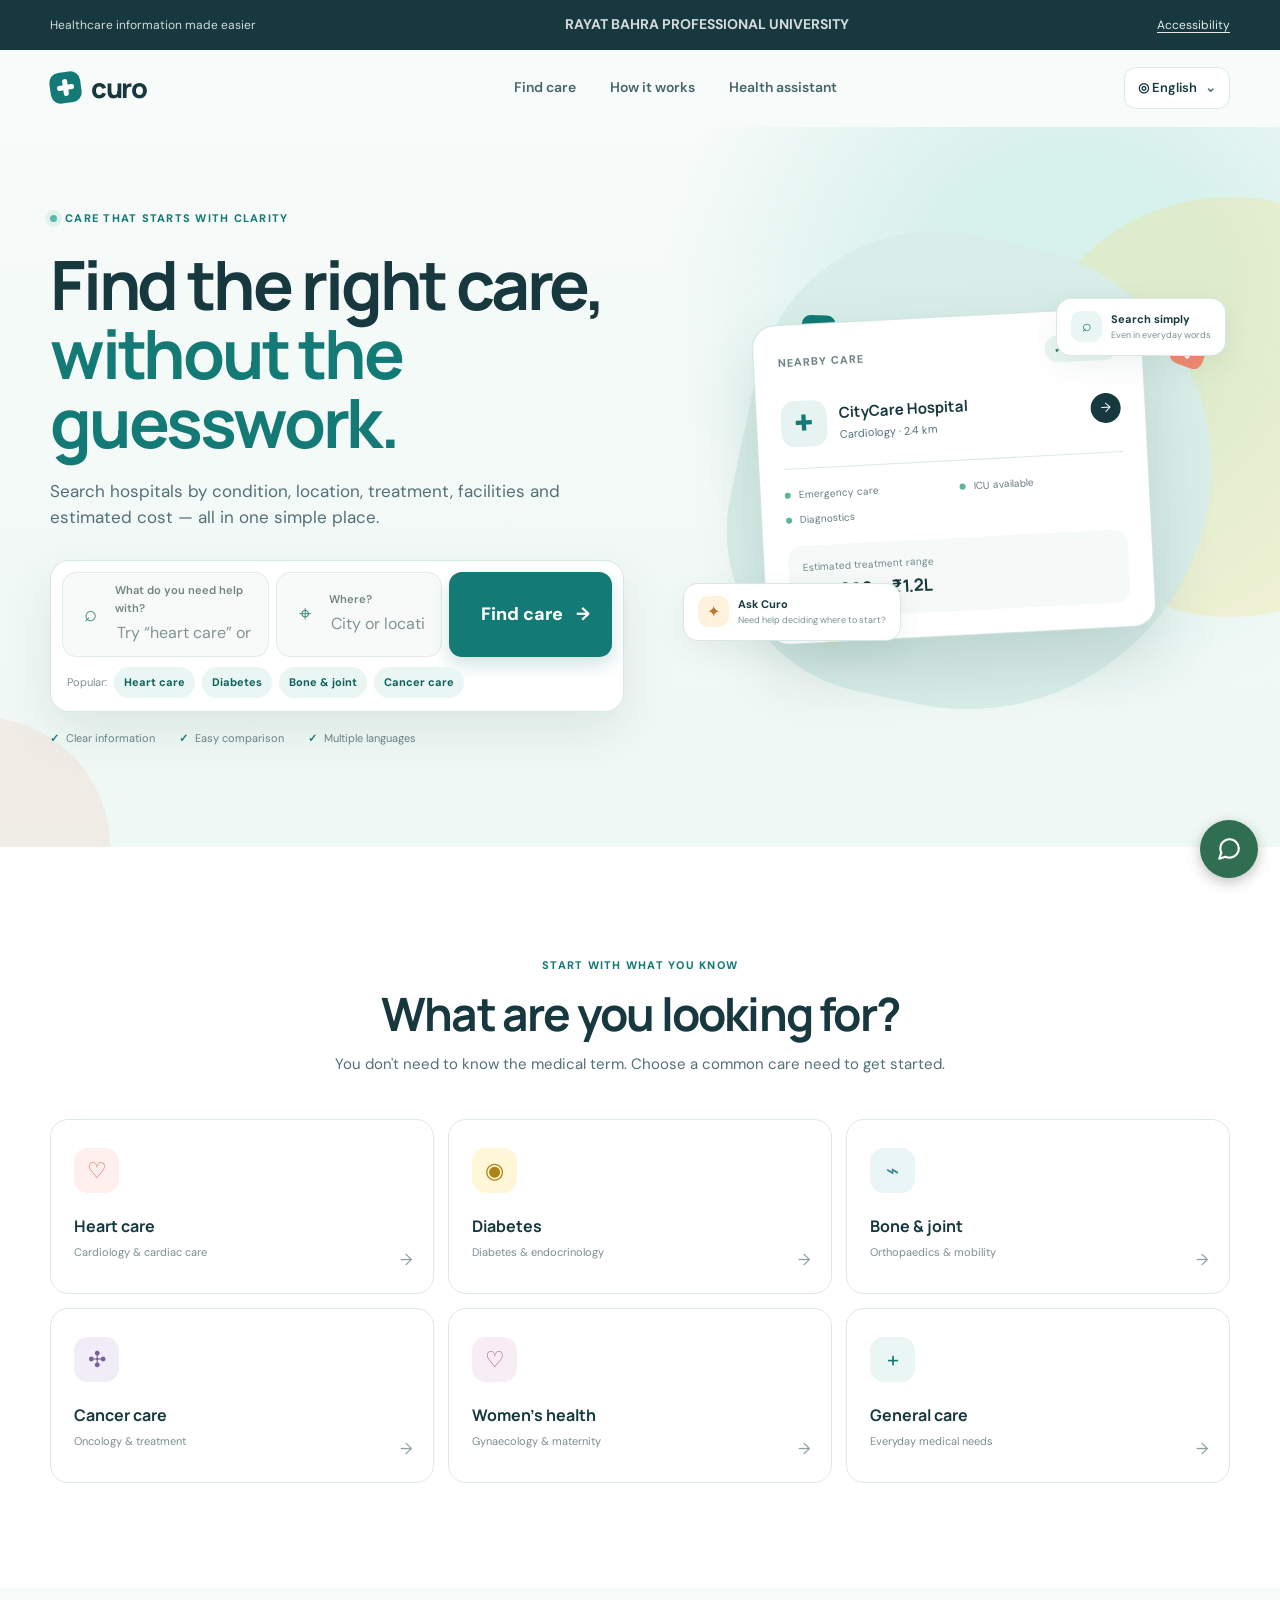
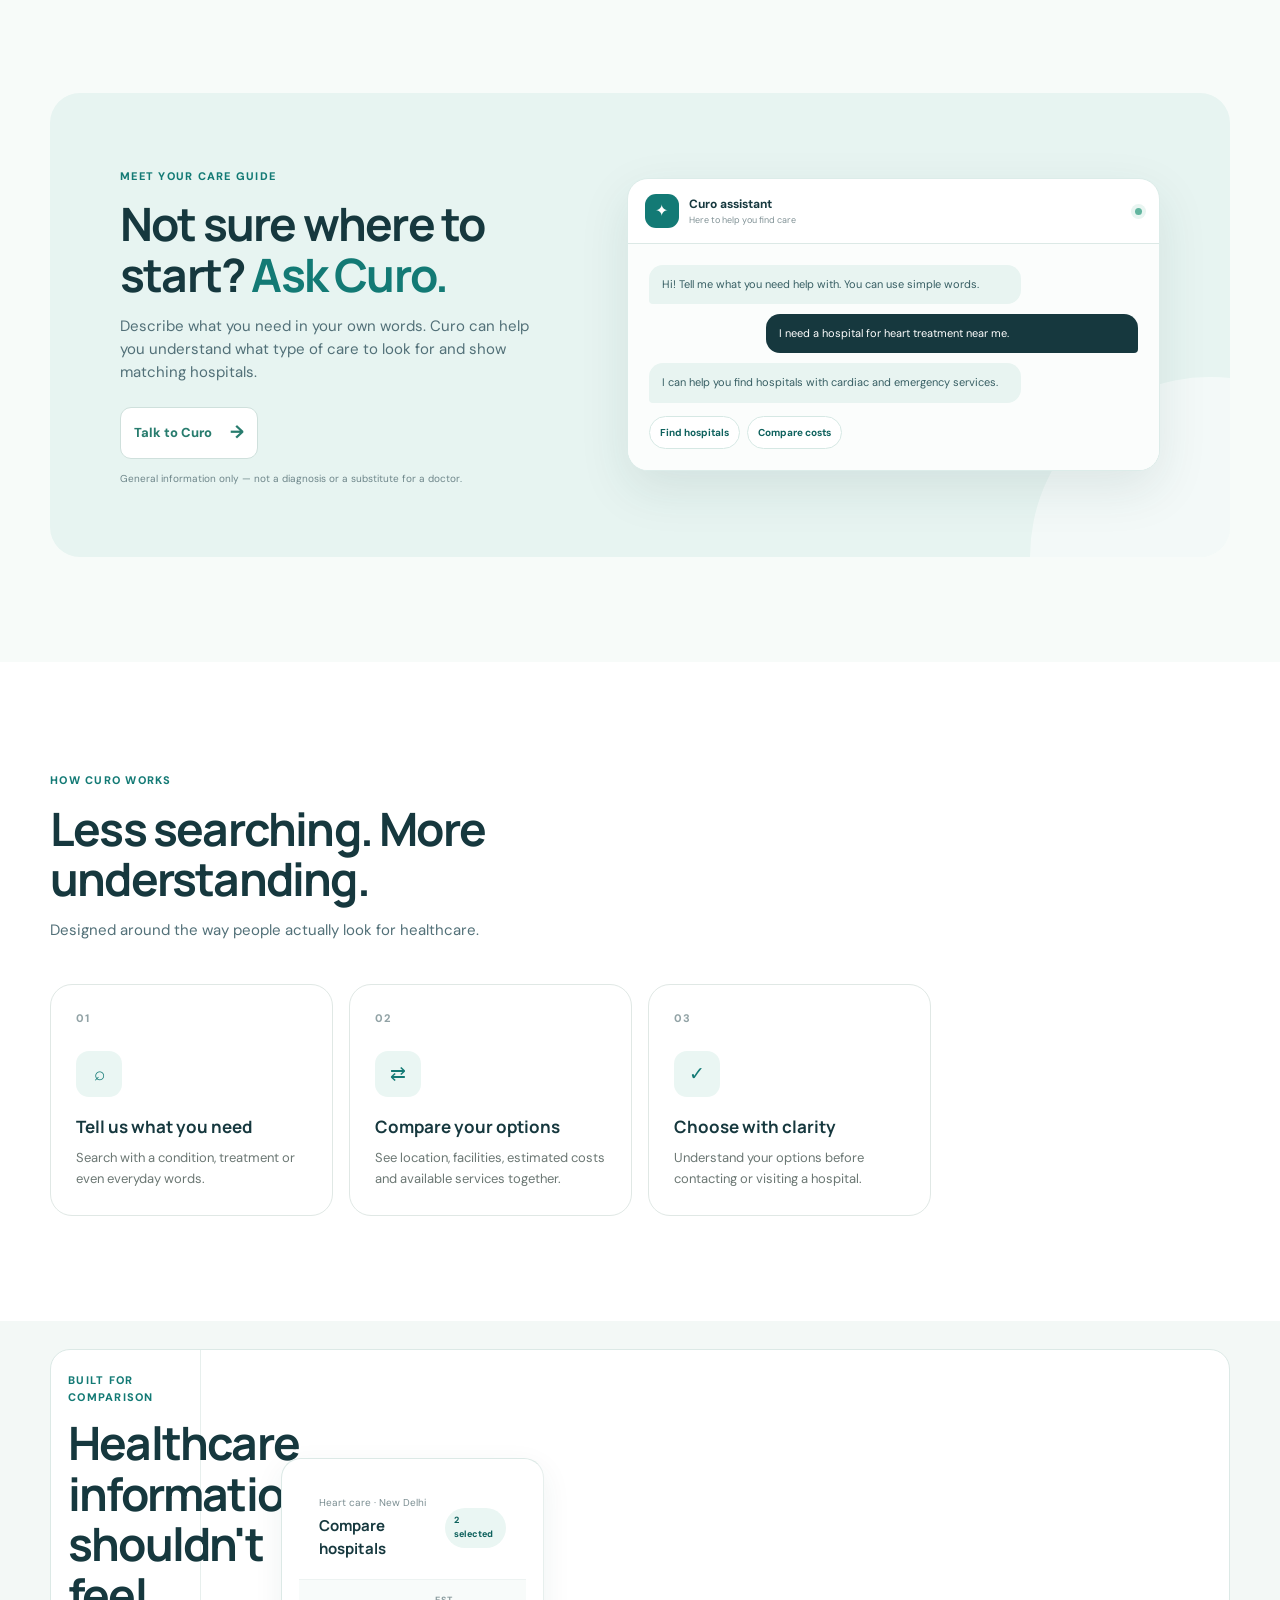
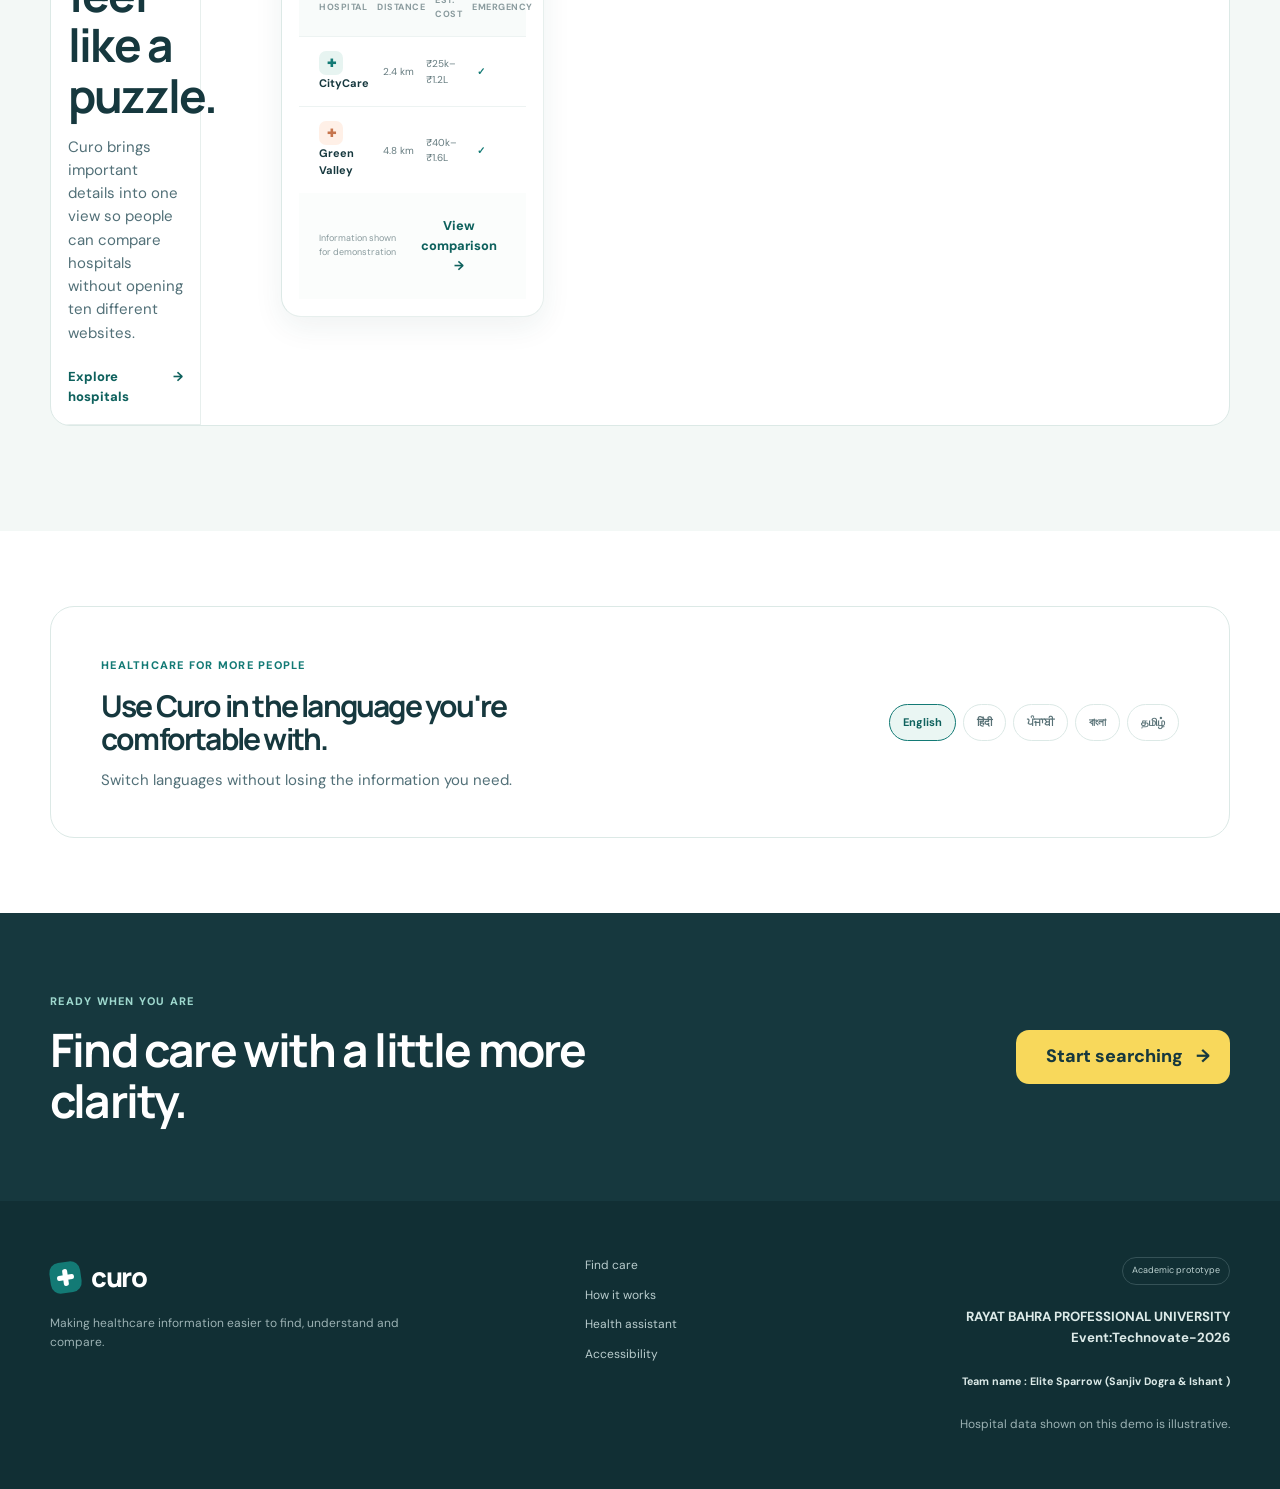
==== commit 7d2a0a7a: "fotter headings changes" ====
--- a/index.html
+++ b/index.html
@@ -364,12 +364,10 @@
       </div>
       <div class="footer-note">
         <span data-i18n="academic">Academic prototype</span>
-        <h5>RAYAT BAHRA PROFESSIONAL UNIVERSITY
-          Event: Technovate-2026
-          Team name : Elite Sparrow
-          Made by: Sanjiv Dogra and Ishant kumar</h5>
-        
-        <small>Hospital data shown on this demo is illustrative.</small>
+       <h5>RAYAT BAHRA PROFESSIONAL UNIVERSITY
+          Event:Technovate-2026 
+          <h6> Team name : Elite Sparrow (Sanjiv Dogra & Ishant )</h6></p>
+<p>Hospital data shown on this demo is illustrative.</p>
       </div>
     </div>
   </footer>
